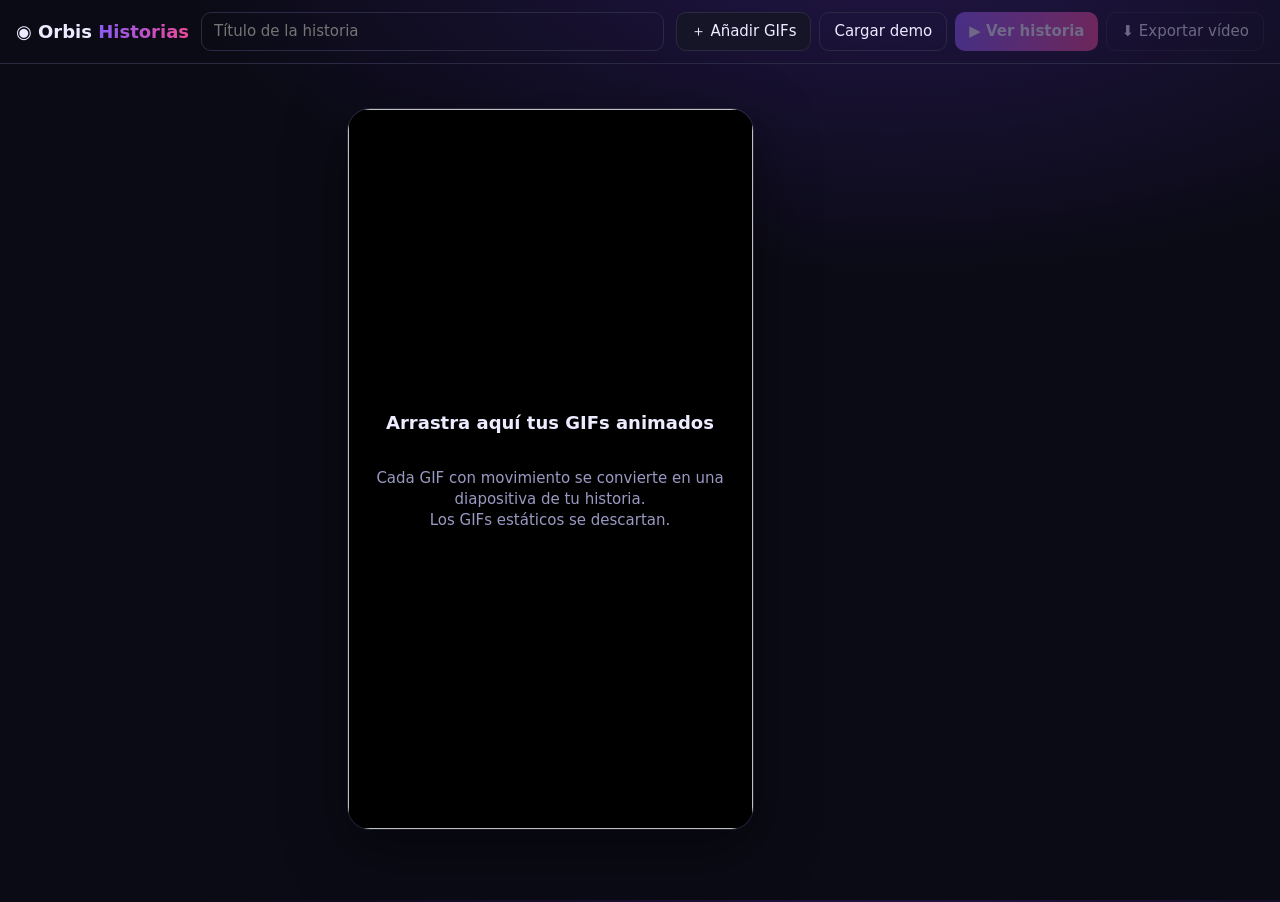
==== index.html @ e2971ae8 "Crear historias a partir de GIFs animados Editor web de historias verticales: cada GIF con movimient" ====
<!doctype html>
<html lang="es">
<head>
  <meta charset="utf-8" />
  <meta name="viewport" content="width=device-width, initial-scale=1" />
  <title>Orbis Historias</title>
  <link rel="stylesheet" href="css/styles.css" />
</head>
<body>
  <header class="topbar">
    <div class="brand">◉ Orbis <span>Historias</span></div>
    <input id="title" class="title" placeholder="Título de la historia" maxlength="40" />
    <div class="actions">
      <label class="btn">＋ Añadir GIFs<input id="file" type="file" accept="image/gif" multiple hidden /></label>
      <button id="demo" class="btn ghost">Cargar demo</button>
      <button id="play" class="btn primary">▶ Ver historia</button>
      <button id="export" class="btn ghost">⬇ Exportar vídeo</button>
    </div>
  </header>

  <main class="layout">
    <aside class="strip" id="strip" aria-label="Diapositivas"></aside>

    <section class="stage">
      <div class="phone" id="phone">
        <div class="empty" id="empty">
          <p class="big">Arrastra aquí tus GIFs animados</p>
          <p>Cada GIF con movimiento se convierte en una diapositiva de tu historia.<br />Los GIFs estáticos se descartan.</p>
        </div>
        <img id="previewImg" alt="" />
        <canvas id="previewText"></canvas>
      </div>
      <p class="meta" id="meta"></p>
    </section>

    <aside class="panel" id="panel" hidden>
      <h2>Diapositiva <span id="slideNum"></span></h2>
      <label>Texto
        <textarea id="caption" rows="3" placeholder="Escribe algo sobre este momento…"></textarea>
      </label>
      <label>Animación del texto <select id="anim"></select></label>
      <div class="row">
        <label>Posición
          <select id="pos">
            <option value="top">Arriba</option>
            <option value="center">Centro</option>
            <option value="bottom">Abajo</option>
          </select>
        </label>
        <label>Color <input id="color" type="color" /></label>
      </div>
      <label>Tamaño <input id="size" type="range" min="50" max="180" /></label>
      <label class="check"><input id="box" type="checkbox" /> Fondo detrás del texto</label>
      <label>Duración: <b id="durLabel"></b>
        <input id="duration" type="range" min="1000" max="15000" step="100" />
      </label>
      <button id="fitLoop" class="btn ghost small">Ajustar a ciclos completos del GIF</button>
      <div class="row">
        <button id="up" class="btn ghost small">↑ Subir</button>
        <button id="down" class="btn ghost small">↓ Bajar</button>
        <button id="remove" class="btn danger small">Eliminar</button>
      </div>
    </aside>
  </main>

  <!-- Visor a pantalla completa -->
  <div class="viewer" id="viewer" hidden>
    <div class="story">
      <div class="bars" id="bars"></div>
      <div class="story-head"><span class="avatar">◉</span><b id="vTitle"></b><button id="close" class="x" aria-label="Cerrar">✕</button></div>
      <img id="vImg" alt="" />
      <canvas id="vText"></canvas>
      <div class="tap left" id="tapPrev"></div>
      <div class="tap right" id="tapNext"></div>
      <div class="paused" id="paused" hidden>❚❚</div>
    </div>
  </div>

  <div class="toast" id="toast" hidden></div>
  <div class="progress" id="exporting" hidden><div><p>Grabando vídeo…</p><progress id="exportBar" max="1" value="0"></progress></div></div>

  <script type="module" src="js/app.js"></script>
</body>
</html>
---- css/styles.css ----
:root {
  --bg: #0b0b16;
  --panel: #151527;
  --line: #2a2a45;
  --text: #ecebff;
  --muted: #9a99c2;
  --accent: #8b5cf6;
  --accent2: #ec4899;
  --danger: #ef4444;
}
* { box-sizing: border-box; }
html, body { margin: 0; height: 100%; }
body {
  background: radial-gradient(1200px 600px at 70% -10%, #23164a 0%, var(--bg) 60%);
  color: var(--text);
  font: 15px/1.4 system-ui, -apple-system, "Segoe UI", sans-serif;
}

.topbar {
  display: flex; flex-wrap: wrap; gap: 12px; align-items: center;
  padding: 12px 16px; border-bottom: 1px solid var(--line);
}
.brand { font-weight: 800; font-size: 18px; }
.brand span { background: linear-gradient(90deg, var(--accent), var(--accent2)); -webkit-background-clip: text; background-clip: text; color: transparent; }
.title {
  flex: 1 1 180px; min-width: 0; background: transparent; border: 1px solid var(--line);
  border-radius: 10px; padding: 8px 12px; color: var(--text); font: inherit;
}
.actions { display: flex; flex-wrap: wrap; gap: 8px; }

.btn {
  border: 1px solid var(--line); background: var(--panel); color: var(--text);
  padding: 8px 14px; border-radius: 10px; font: inherit; cursor: pointer; white-space: nowrap;
}
.btn:hover { border-color: var(--accent); }
.btn.primary { background: linear-gradient(90deg, var(--accent), var(--accent2)); border: 0; font-weight: 700; }
.btn.ghost { background: transparent; }
.btn.danger { color: #fff; background: var(--danger); border: 0; }
.btn.small { padding: 6px 10px; font-size: 13px; }
.btn:disabled { opacity: .4; cursor: not-allowed; }

.layout {
  display: grid; grid-template-columns: 120px 1fr 300px; gap: 16px;
  padding: 16px; height: calc(100% - 62px);
}
.strip { display: flex; flex-direction: column; gap: 10px; overflow-y: auto; }
.thumb {
  position: relative; aspect-ratio: 9/16; border-radius: 10px; overflow: hidden;
  border: 2px solid transparent; cursor: pointer; background: #000; flex: none;
}
.thumb img { width: 100%; height: 100%; object-fit: cover; display: block; }
.thumb.active { border-color: var(--accent2); }
.thumb .n { position: absolute; top: 4px; left: 6px; font-weight: 800; text-shadow: 0 1px 3px #000; }

.stage { display: flex; flex-direction: column; align-items: center; justify-content: center; min-height: 0; }
.phone {
  position: relative; height: min(100%, 720px); max-height: calc(100vh - 140px); aspect-ratio: 9/16;
  border-radius: 22px; overflow: hidden; background: #000;
  box-shadow: 0 20px 60px rgba(0,0,0,.5), 0 0 0 1px var(--line);
}
.phone.drag { outline: 3px dashed var(--accent2); outline-offset: 4px; }
.phone img, .story img { position: absolute; inset: 0; width: 100%; height: 100%; object-fit: cover; }
.phone canvas, .story canvas { position: absolute; inset: 0; width: 100%; height: 100%; pointer-events: none; }
.empty { position: absolute; inset: 0; display: grid; place-content: center; text-align: center; padding: 24px; color: var(--muted); }
.empty .big { color: var(--text); font-size: 18px; font-weight: 700; }
.meta { color: var(--muted); font-size: 13px; margin: 10px 0 0; min-height: 1.4em; }

.panel { background: var(--panel); border: 1px solid var(--line); border-radius: 16px; padding: 16px; overflow-y: auto; display: flex; flex-direction: column; gap: 12px; }
.panel[hidden] { display: none; }
.panel h2 { margin: 0; font-size: 16px; }
.panel label { display: flex; flex-direction: column; gap: 4px; font-size: 13px; color: var(--muted); }
.panel label.check { flex-direction: row; align-items: center; gap: 8px; }
.panel textarea, .panel select {
  background: var(--bg); color: var(--text); border: 1px solid var(--line);
  border-radius: 8px; padding: 8px; font: inherit; resize: vertical;
}
.panel input[type=color] { width: 100%; height: 36px; border: 0; background: none; padding: 0; }
.panel input[type=range] { accent-color: var(--accent2); }
.row { display: flex; gap: 8px; }
.row > * { flex: 1; }

/* Visor */
.viewer { position: fixed; inset: 0; background: #000; display: grid; place-items: center; z-index: 10; }
.viewer[hidden] { display: none; }
.story { position: relative; height: 100%; max-width: 100%; aspect-ratio: 9/16; overflow: hidden; user-select: none; -webkit-user-select: none; touch-action: none; }
.bars { position: absolute; z-index: 3; top: 10px; left: 10px; right: 10px; display: flex; gap: 4px; }
.bars span { flex: 1; height: 3px; border-radius: 3px; background: rgba(255,255,255,.35); overflow: hidden; }
.bars i { display: block; height: 100%; width: 0; background: #fff; }
.story-head { position: absolute; z-index: 3; top: 22px; left: 12px; right: 12px; display: flex; align-items: center; gap: 8px; text-shadow: 0 1px 4px #000; }
.avatar { width: 30px; height: 30px; border-radius: 50%; display: grid; place-items: center; background: linear-gradient(135deg, var(--accent), var(--accent2)); }
.x { margin-left: auto; background: none; border: 0; color: #fff; font-size: 22px; cursor: pointer; }
.tap { position: absolute; z-index: 2; top: 0; bottom: 0; }
.tap.left { left: 0; width: 33%; }
.tap.right { right: 0; width: 67%; }
.paused { position: absolute; z-index: 2; inset: 0; display: grid; place-items: center; font-size: 48px; color: rgba(255,255,255,.8); pointer-events: none; }
.paused[hidden] { display: none; }

.toast { position: fixed; bottom: 20px; left: 50%; transform: translateX(-50%); background: var(--panel); border: 1px solid var(--line); padding: 10px 16px; border-radius: 10px; z-index: 30; max-width: calc(100% - 32px); }
.toast[hidden], .progress[hidden] { display: none; }
.progress { position: fixed; inset: 0; background: rgba(0,0,0,.7); display: grid; place-items: center; z-index: 20; text-align: center; }
.progress progress { width: 260px; }

@media (max-width: 860px) {
  .layout { grid-template-columns: 1fr; height: auto; }
  .strip { flex-direction: row; overflow-x: auto; order: 2; }
  .thumb { width: 72px; }
  .stage { order: 1; }
  .phone { height: auto; width: min(100%, 360px); max-height: none; }
  .panel { order: 3; }
}
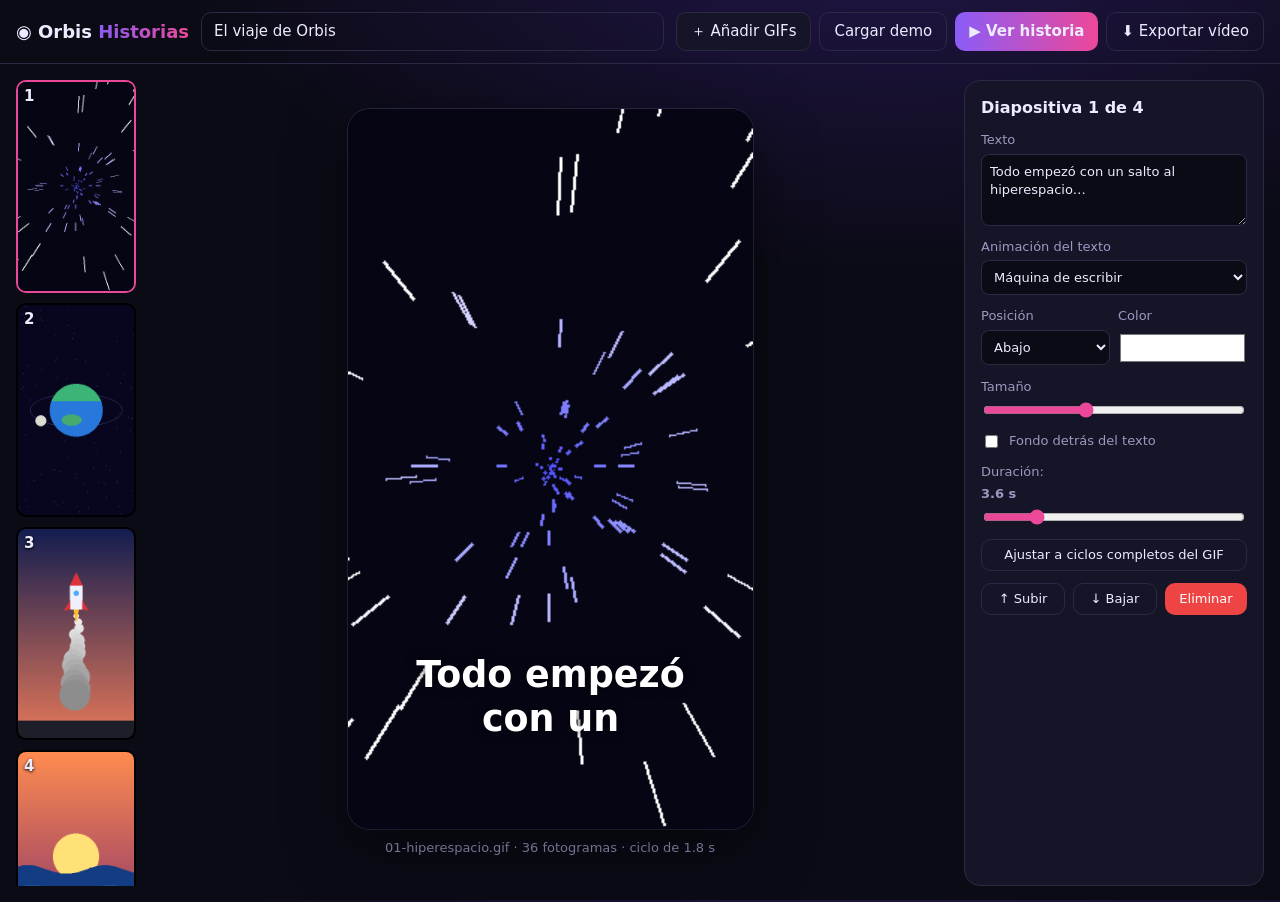
==== commit 15eb4258: "Mostrar el vídeo exportado en pantalla y abrir la demo en la primera visita Co-Authored-By: Claude O" ====
--- a/index.html
+++ b/index.html
@@ -76,6 +76,15 @@
     </div>
   </div>
 
+  <div class="progress" id="videoOut" hidden>
+    <div class="out">
+      <video id="outVideo" controls playsinline loop></video>
+      <div class="row">
+        <a id="outLink" class="btn primary" download>⬇ Descargar vídeo</a>
+        <button id="outClose" class="btn ghost">Cerrar</button>
+      </div>
+    </div>
+  </div>
   <div class="toast" id="toast" hidden></div>
   <div class="progress" id="exporting" hidden><div><p>Grabando vídeo…</p><progress id="exportBar" max="1" value="0"></progress></div></div>
 
--- a/css/styles.css
+++ b/css/styles.css
@@ -108,3 +108,7 @@
   .phone { height: auto; width: min(100%, 360px); max-height: none; }
   .panel { order: 3; }
 }
+
+.out { display: flex; flex-direction: column; gap: 12px; align-items: center; padding: 16px; }
+.out video { max-height: 75vh; max-width: 100%; aspect-ratio: 9/16; border-radius: 16px; background: #000; }
+.out a { text-decoration: none; text-align: center; }
